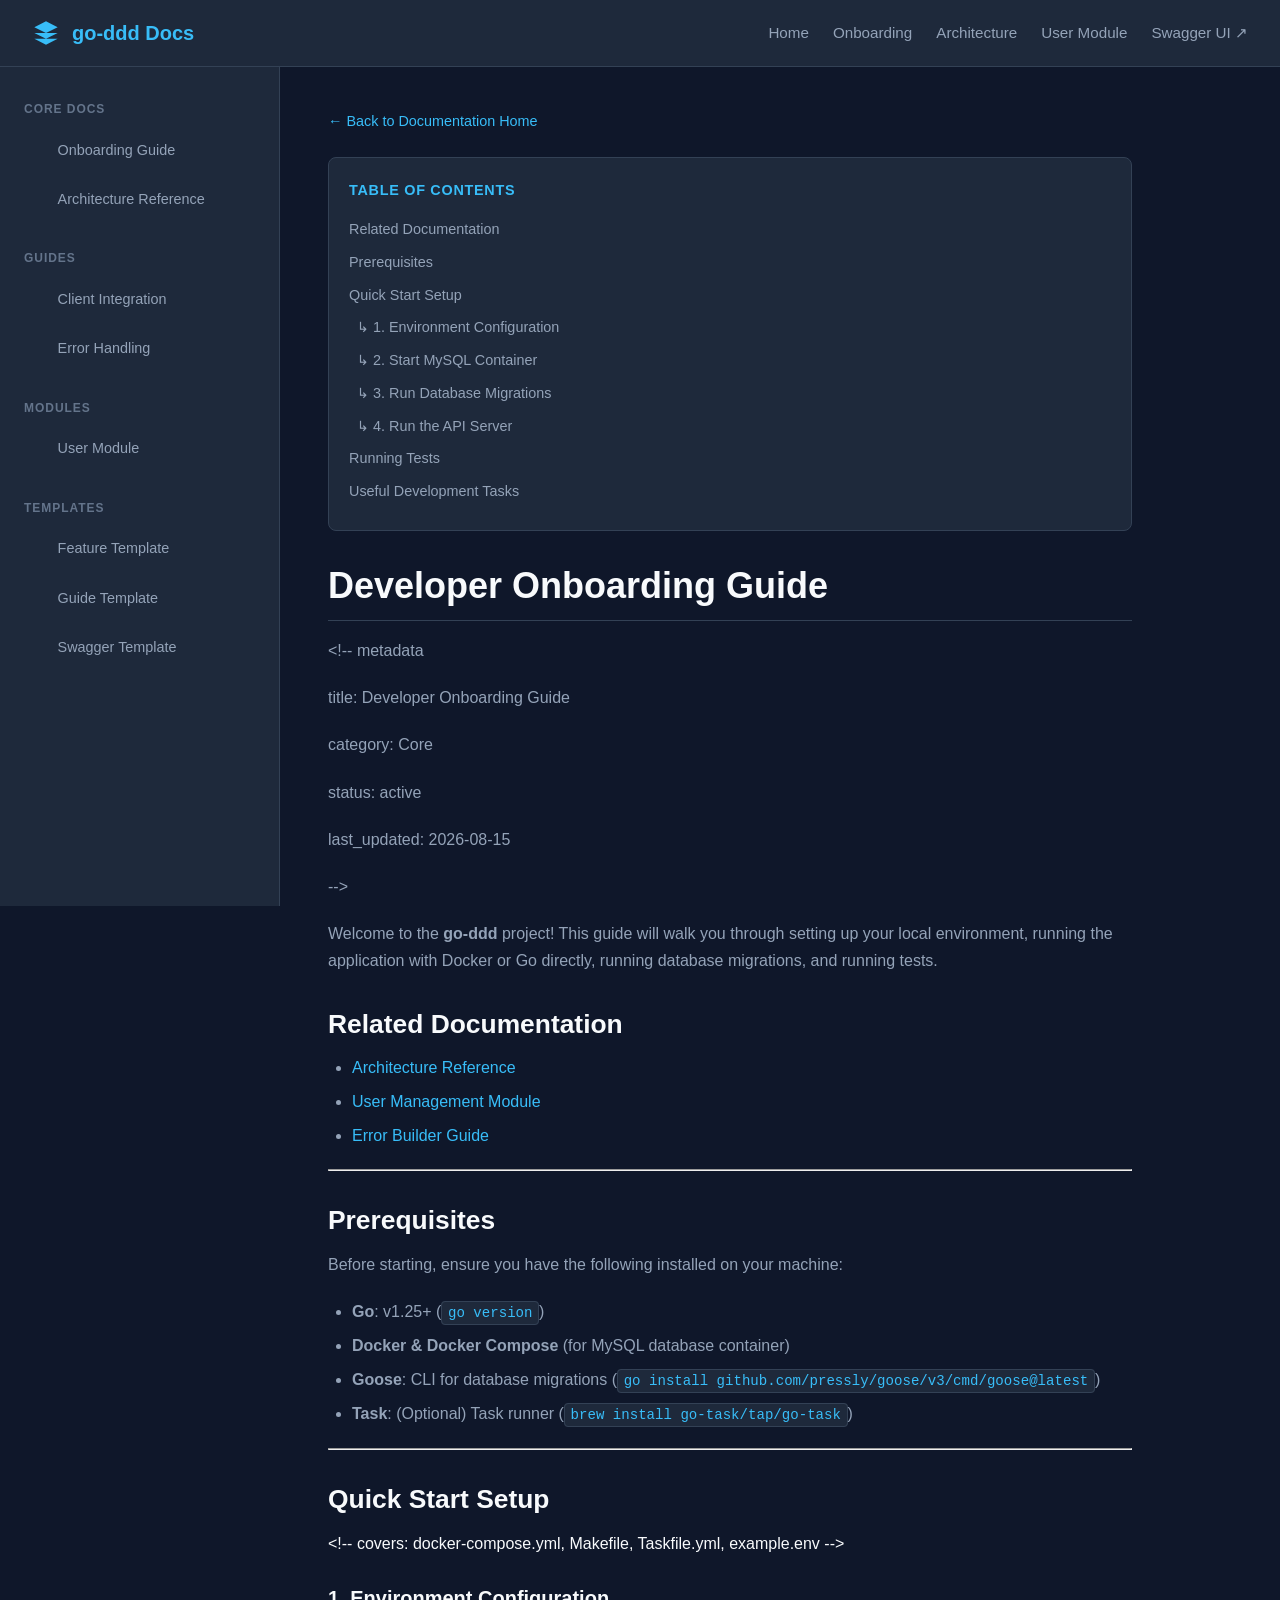
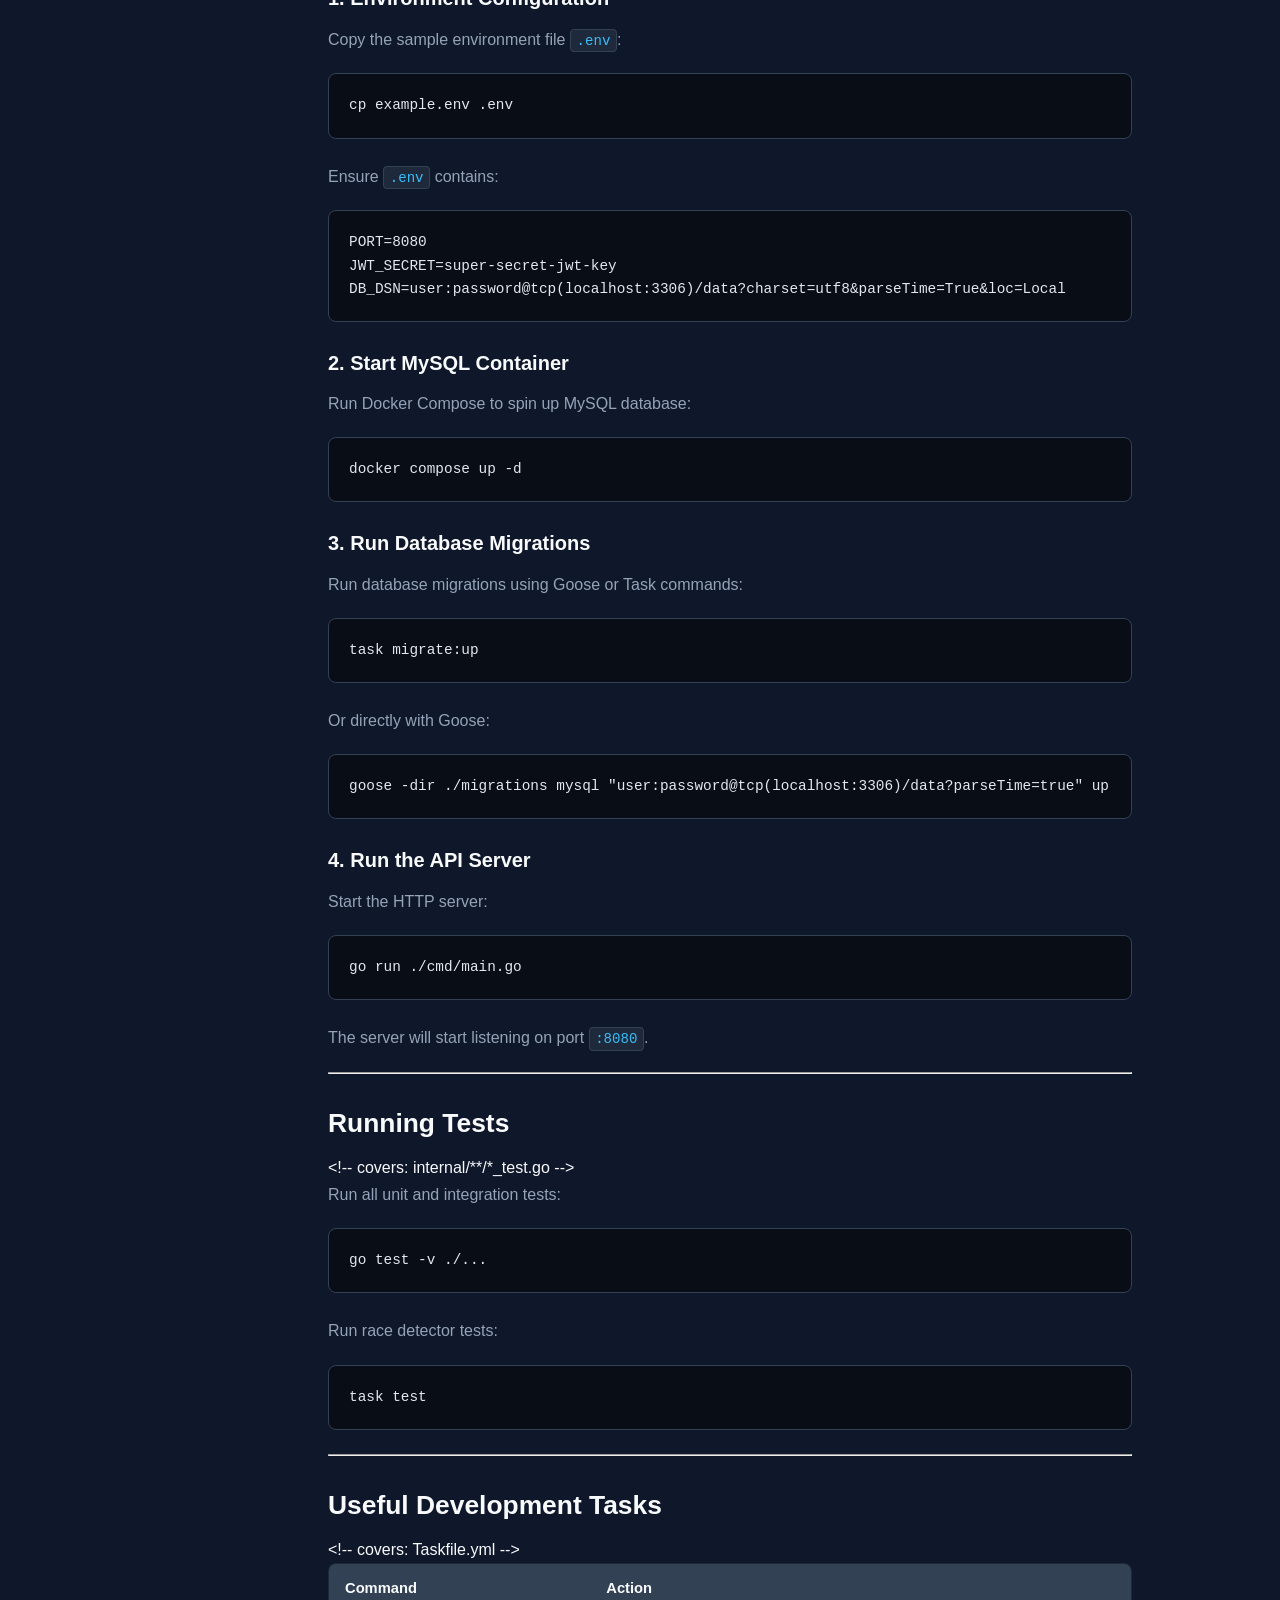
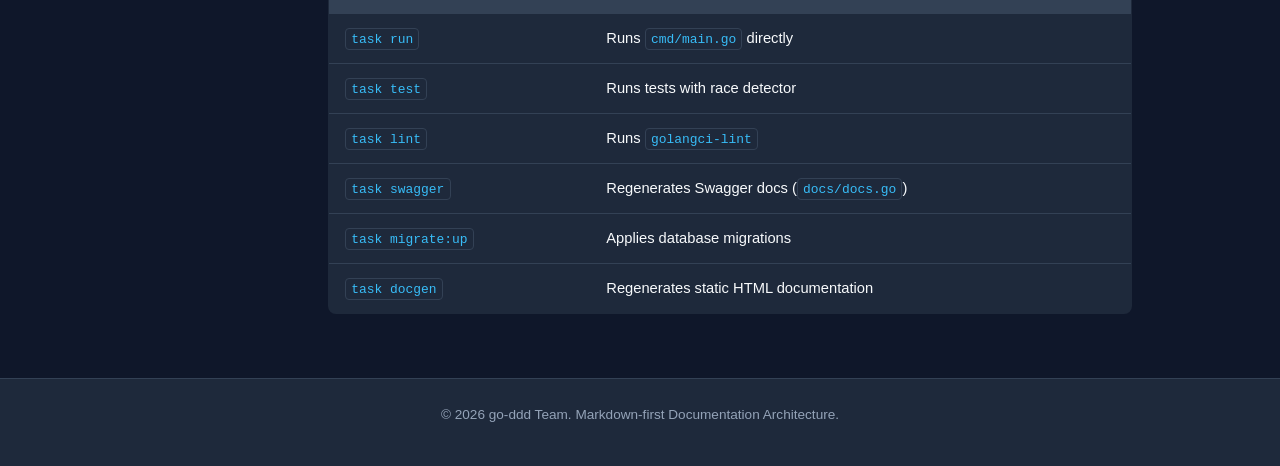
==== docs/html/core/onboarding-guide.html @ 644fa109 "Some improvement, but not finished" ====
<!DOCTYPE html>
<html lang="en">
<head>
  <meta charset="UTF-8">
  <meta name="viewport" content="width=device-width, initial-scale=1.0">
  <title>Developer Onboarding Guide - Go DDD Docs</title>
  <link rel="stylesheet" href="/docs/assets/docs.css">
</head>
<body>
  <header class="docs-header">
    <a href="/docs" class="docs-brand">
      <svg viewBox="0 0 24 24"><path d="M12 2L2 7l10 5 10-5-10-5zM2 17l10 5 10-5M2 12l10 5 10-5"/></svg>
      <span>go-ddd Docs</span>
    </a>
    <nav class="docs-nav">
      <a href="/docs" >Home</a>
      <a href="/docs?page=onboarding">Onboarding</a>
      <a href="/docs?page=architecture">Architecture</a>
      <a href="/docs?page=user-module">User Module</a>
      <a href="/swagger/" target="_blank">Swagger UI ↗</a>
    </nav>
  </header>

  <div class="docs-container">
    <aside class="docs-sidebar">
      <h4>Core Docs</h4>
      <ul>
        <li><a href="/docs?page=onboarding">Onboarding Guide</a></li>
        <li><a href="/docs?page=architecture">Architecture Reference</a></li>
      </ul>
      <h4>Guides</h4>
      <ul>
        <li><a href="/docs?page=external-client-integration">Client Integration</a></li>
        <li><a href="/docs?page=error-builder">Error Handling</a></li>
      </ul>
      <h4>Modules</h4>
      <ul>
        <li><a href="/docs?page=user-module">User Module</a></li>
      </ul>
      <h4>Templates</h4>
      <ul>
        <li><a href="/docs?page=feature-template">Feature Template</a></li>
        <li><a href="/docs?page=guide-template">Guide Template</a></li>
        <li><a href="/docs?page=swagger-description-template">Swagger Template</a></li>
      </ul>
    </aside>

    <main class="docs-main">
      <a class="back-link" href="/docs">← Back to Documentation Home</a>

      <div class="toc-box">
  <div class="toc-title">Table of Contents</div>
  <ul class="toc-list">
    <li><a href="#related-documentation">Related Documentation</a></li>
    <li><a href="#prerequisites">Prerequisites</a></li>
    <li><a href="#quick-start-setup">Quick Start Setup</a></li>
    <li><a href="#1-environment-configuration">&nbsp;&nbsp;↳ 1. Environment Configuration</a></li>
    <li><a href="#2-start-mysql-container">&nbsp;&nbsp;↳ 2. Start MySQL Container</a></li>
    <li><a href="#3-run-database-migrations">&nbsp;&nbsp;↳ 3. Run Database Migrations</a></li>
    <li><a href="#4-run-the-api-server">&nbsp;&nbsp;↳ 4. Run the API Server</a></li>
    <li><a href="#running-tests">Running Tests</a></li>
    <li><a href="#useful-development-tasks">Useful Development Tasks</a></li>
  </ul>
</div>

      <h1>Developer Onboarding Guide</h1>
<p>&lt;!-- metadata</p>
<p>title: Developer Onboarding Guide</p>
<p>category: Core</p>
<p>status: active</p>
<p>last_updated: 2026-08-15</p>
<p>--&gt;</p>
<p>Welcome to the <strong>go-ddd</strong> project! This guide will walk you through setting up your local environment, running the application with Docker or Go directly, running database migrations, and running tests.</p>
<h2 id="related-documentation">Related Documentation</h2>
<ul>
  <li><a href="/docs?page=architecture">Architecture Reference</a></li>
  <li><a href="/docs?page=user-module">User Management Module</a></li>
  <li><a href="/docs?page=error-builder">Error Builder Guide</a></li>
</ul>
<hr>
<h2 id="prerequisites">Prerequisites</h2>
<p>Before starting, ensure you have the following installed on your machine:</p>
<ul>
  <li><strong>Go</strong>: v1.25+ (<code>go version</code>)</li>
  <li><strong>Docker &amp; Docker Compose</strong> (for MySQL database container)</li>
  <li><strong>Goose</strong>: CLI for database migrations (<code>go install github.com/pressly/goose/v3/cmd/goose@latest</code>)</li>
  <li><strong>Task</strong>: (Optional) Task runner (<code>brew install go-task/tap/go-task</code>)</li>
</ul>
<hr>
<h2 id="quick-start-setup">Quick Start Setup</h2>
<div class="doc-comment">&lt;!-- covers: docker-compose.yml, Makefile, Taskfile.yml, example.env --&gt;</div>
<h3 id="1-environment-configuration">1. Environment Configuration</h3>
<p>Copy the sample environment file <code>.env</code>:</p>
<pre><code class="language-bash">cp example.env .env
</code></pre>
<p>Ensure <code>.env</code> contains:</p>
<pre><code class="language-env">PORT=8080
JWT_SECRET=super-secret-jwt-key
DB_DSN=user:password@tcp(localhost:3306)/data?charset=utf8&amp;parseTime=True&amp;loc=Local
</code></pre>
<h3 id="2-start-mysql-container">2. Start MySQL Container</h3>
<p>Run Docker Compose to spin up MySQL database:</p>
<pre><code class="language-bash">docker compose up -d
</code></pre>
<h3 id="3-run-database-migrations">3. Run Database Migrations</h3>
<p>Run database migrations using Goose or Task commands:</p>
<pre><code class="language-bash">task migrate:up
</code></pre>
<p>Or directly with Goose:</p>
<pre><code class="language-bash">goose -dir ./migrations mysql &#34;user:password@tcp(localhost:3306)/data?parseTime=true&#34; up
</code></pre>
<h3 id="4-run-the-api-server">4. Run the API Server</h3>
<p>Start the HTTP server:</p>
<pre><code class="language-bash">go run ./cmd/main.go
</code></pre>
<p>The server will start listening on port <code>:8080</code>.</p>
<hr>
<h2 id="running-tests">Running Tests</h2>
<div class="doc-comment">&lt;!-- covers: internal/**/*_test.go --&gt;</div>
<p>Run all unit and integration tests:</p>
<pre><code class="language-bash">go test -v ./...
</code></pre>
<p>Run race detector tests:</p>
<pre><code class="language-bash">task test
</code></pre>
<hr>
<h2 id="useful-development-tasks">Useful Development Tasks</h2>
<div class="doc-comment">&lt;!-- covers: Taskfile.yml --&gt;</div>
<table>
  <thead>
  <tr>
    <th>Command</th>
    <th>Action</th>
  </tr>
  </thead>
  <tbody>
  <tr>
    <td><code>task run</code></td>
    <td>Runs <code>cmd/main.go</code> directly</td>
  </tr>
  <tr>
    <td><code>task test</code></td>
    <td>Runs tests with race detector</td>
  </tr>
  <tr>
    <td><code>task lint</code></td>
    <td>Runs <code>golangci-lint</code></td>
  </tr>
  <tr>
    <td><code>task swagger</code></td>
    <td>Regenerates Swagger docs (<code>docs/docs.go</code>)</td>
  </tr>
  <tr>
    <td><code>task migrate:up</code></td>
    <td>Applies database migrations</td>
  </tr>
  <tr>
    <td><code>task docgen</code></td>
    <td>Regenerates static HTML documentation</td>
  </tr>
  </tbody>
</table>

    </main>
  </div>

  <footer class="docs-footer">
    <p>&copy; 2026 go-ddd Team. Markdown-first Documentation Architecture.</p>
  </footer>
</body>
</html>
---- docs/assets/docs.css ----
/* docs.css - Global Stylesheet for Go-DDD API Documentation */

:root {
  --bg-primary: #0f172a;
  --bg-secondary: #1e293b;
  --bg-card: #1e293b;
  --bg-hover: #334155;
  --text-primary: #f8fafc;
  --text-secondary: #94a3b8;
  --text-muted: #64748b;
  --accent-color: #38bdf8;
  --accent-hover: #0284c7;
  --accent-light: rgba(56, 189, 248, 0.1);
  --border-color: #334155;
  --code-bg: #090d16;
  --code-text: #e2e8f0;
  --success-color: #4ade80;
  --warning-color: #fbbf24;
  --danger-color: #f87171;
  --font-sans: 'Inter', -apple-system, BlinkMacSystemFont, 'Segoe UI', Roboto, Oxygen, Ubuntu, Cantarell, sans-serif;
  --font-mono: 'Fira Code', 'JetBrains Mono', Consolas, Monaco, monospace;
}

* {
  box-sizing: border-box;
  margin: 0;
  padding: 0;
}

body {
  font-family: var(--font-sans);
  background-color: var(--bg-primary);
  color: var(--text-primary);
  line-height: 1.7;
  display: flex;
  flex-direction: column;
  min-height: 100vh;
}

/* Header Navbar */
.docs-header {
  background-color: var(--bg-secondary);
  border-bottom: 1px solid var(--border-color);
  padding: 1rem 2rem;
  display: flex;
  justify-content: space-between;
  align-items: center;
  position: sticky;
  top: 0;
  z-index: 100;
}

.docs-brand {
  display: flex;
  align-items: center;
  gap: 0.75rem;
  font-weight: 700;
  font-size: 1.25rem;
  color: var(--accent-color);
  text-decoration: none;
}

.docs-brand svg {
  width: 28px;
  height: 28px;
  fill: currentColor;
}

.docs-nav {
  display: flex;
  gap: 1.5rem;
  align-items: center;
}

.docs-nav a {
  color: var(--text-secondary);
  text-decoration: none;
  font-weight: 500;
  font-size: 0.95rem;
  transition: color 0.2s ease;
}

.docs-nav a:hover,
.docs-nav a.active {
  color: var(--accent-color);
}

/* Layout */
.docs-container {
  display: flex;
  flex: 1;
  max-width: 1400px;
  width: 100%;
  margin: 0 auto;
}

.docs-sidebar {
  width: 280px;
  background-color: var(--bg-secondary);
  border-right: 1px solid var(--border-color);
  padding: 2rem 1.5rem;
  position: sticky;
  top: 61px;
  height: calc(100vh - 61px);
  overflow-y: auto;
}

.docs-sidebar h4 {
  text-transform: uppercase;
  font-size: 0.75rem;
  letter-spacing: 0.08em;
  color: var(--text-muted);
  margin-bottom: 0.75rem;
  margin-top: 1.5rem;
}

.docs-sidebar h4:first-child {
  margin-top: 0;
}

.docs-sidebar ul {
  list-style: none;
  display: flex;
  flex-direction: column;
  gap: 0.35rem;
}

.docs-sidebar a {
  color: var(--text-secondary);
  text-decoration: none;
  font-size: 0.9rem;
  display: block;
  padding: 0.4rem 0.6rem;
  border-radius: 6px;
  transition: all 0.15s ease;
}

.docs-sidebar a:hover {
  background-color: var(--bg-hover);
  color: var(--text-primary);
}

.docs-sidebar a.active {
  background-color: var(--accent-light);
  color: var(--accent-color);
  font-weight: 600;
}

.docs-main {
  flex: 1;
  padding: 2.5rem 3rem;
  max-width: 900px;
}

/* Navigation Back Link */
.back-link {
  display: inline-flex;
  align-items: center;
  gap: 0.5rem;
  color: var(--accent-color);
  text-decoration: none;
  font-size: 0.9rem;
  font-weight: 500;
  margin-bottom: 1.5rem;
  transition: opacity 0.2s ease;
}

.back-link:hover {
  opacity: 0.8;
  text-decoration: underline;
}

/* Typography & Content */
h1 {
  font-size: 2.25rem;
  font-weight: 800;
  color: var(--text-primary);
  margin-bottom: 1rem;
  line-height: 1.25;
  border-bottom: 1px solid var(--border-color);
  padding-bottom: 0.75rem;
}

h2 {
  font-size: 1.65rem;
  font-weight: 700;
  color: var(--text-primary);
  margin-top: 2rem;
  margin-bottom: 0.85rem;
  line-height: 1.3;
  scroll-margin-top: 80px;
}

h3 {
  font-size: 1.25rem;
  font-weight: 600;
  color: var(--text-primary);
  margin-top: 1.5rem;
  margin-bottom: 0.65rem;
  scroll-margin-top: 80px;
}

p {
  margin-bottom: 1.25rem;
  color: var(--text-secondary);
}

a {
  color: var(--accent-color);
  text-decoration: none;
}

a:hover {
  text-decoration: underline;
}

ul, ol {
  margin-bottom: 1.25rem;
  padding-left: 1.5rem;
  color: var(--text-secondary);
}

li {
  margin-bottom: 0.4rem;
}

/* Table of Contents (TOC) */
.toc-box {
  background-color: var(--bg-secondary);
  border: 1px solid var(--border-color);
  border-radius: 8px;
  padding: 1.25rem;
  margin-bottom: 2rem;
}

.toc-title {
  font-size: 0.9rem;
  font-weight: 700;
  text-transform: uppercase;
  letter-spacing: 0.05em;
  color: var(--accent-color);
  margin-bottom: 0.75rem;
}

.toc-list {
  list-style: none;
  padding-left: 0;
  margin-bottom: 0;
}

.toc-list li {
  margin-bottom: 0.35rem;
}

.toc-list a {
  color: var(--text-secondary);
  font-size: 0.9rem;
  text-decoration: none;
}

.toc-list a:hover {
  color: var(--accent-color);
  text-decoration: underline;
}

/* Code & Pre */
code {
  font-family: var(--font-mono);
  font-size: 0.88em;
  background-color: var(--bg-secondary);
  color: var(--accent-color);
  padding: 0.2em 0.4em;
  border-radius: 4px;
  border: 1px solid var(--border-color);
}

pre {
  background-color: var(--code-bg);
  border: 1px solid var(--border-color);
  border-radius: 8px;
  padding: 1.25rem;
  overflow-x: auto;
  margin-bottom: 1.5rem;
}

pre code {
  background-color: transparent;
  padding: 0;
  border: none;
  color: var(--code-text);
  font-size: 0.9rem;
  line-height: 1.6;
}

/* Blockquotes / Callouts */
blockquote {
  border-left: 4px solid var(--accent-color);
  background-color: var(--accent-light);
  padding: 1rem 1.25rem;
  border-radius: 0 8px 8px 0;
  margin-bottom: 1.5rem;
}

blockquote p {
  margin-bottom: 0;
  color: var(--text-primary);
}

/* Tables */
table {
  width: 100%;
  border-collapse: collapse;
  margin-bottom: 1.5rem;
  font-size: 0.92rem;
  background-color: var(--bg-secondary);
  border-radius: 8px;
  overflow: hidden;
  border: 1px solid var(--border-color);
}

th, td {
  padding: 0.75rem 1rem;
  text-align: left;
  border-bottom: 1px solid var(--border-color);
}

th {
  background-color: var(--bg-hover);
  color: var(--text-primary);
  font-weight: 600;
}

tr:last-child td {
  border-bottom: none;
}

tr:hover td {
  background-color: var(--accent-light);
}

/* Badges & Tags */
.badge {
  display: inline-block;
  padding: 0.2rem 0.5rem;
  border-radius: 4px;
  font-size: 0.75rem;
  font-weight: 600;
  text-transform: uppercase;
  margin-right: 0.4rem;
}

.badge-core { background-color: rgba(56, 189, 248, 0.2); color: #38bdf8; }
.badge-guide { background-color: rgba(74, 222, 128, 0.2); color: #4ade80; }
.badge-module { background-color: rgba(251, 191, 36, 0.2); color: #fbbf24; }
.badge-template { background-color: rgba(168, 85, 247, 0.2); color: #a855f7; }

/* Grid Cards for Index */
.docs-grid {
  display: grid;
  grid-template-columns: repeat(auto-fill, minmax(340px, 1fr));
  gap: 1.5rem;
  margin-top: 1.5rem;
  margin-bottom: 2rem;
}

.doc-card {
  background-color: var(--bg-secondary);
  border: 1px solid var(--border-color);
  border-radius: 10px;
  padding: 1.5rem;
  transition: transform 0.2s ease, border-color 0.2s ease;
  display: flex;
  flex-direction: column;
}

.doc-card:hover {
  transform: translateY(-2px);
  border-color: var(--accent-color);
}

.doc-card h3 {
  margin-top: 0.5rem;
  margin-bottom: 0.5rem;
}

.doc-card p {
  font-size: 0.9rem;
  flex: 1;
}

.doc-card-link {
  color: var(--accent-color);
  font-weight: 600;
  font-size: 0.9rem;
  margin-top: 1rem;
  display: inline-flex;
  align-items: center;
  gap: 0.4rem;
}

/* Footer */
.docs-footer {
  background-color: var(--bg-secondary);
  border-top: 1px solid var(--border-color);
  padding: 1.5rem 2rem;
  text-align: center;
  font-size: 0.85rem;
  color: var(--text-muted);
  margin-top: auto;
}

/* Responsive */
@media (max-width: 868px) {
  .docs-container {
    flex-direction: column;
  }
  
  .docs-sidebar {
    width: 100%;
    height: auto;
    position: static;
    border-right: none;
    border-bottom: 1px solid var(--border-color);
  }
  
  .docs-main {
    padding: 1.5rem;
  }
}
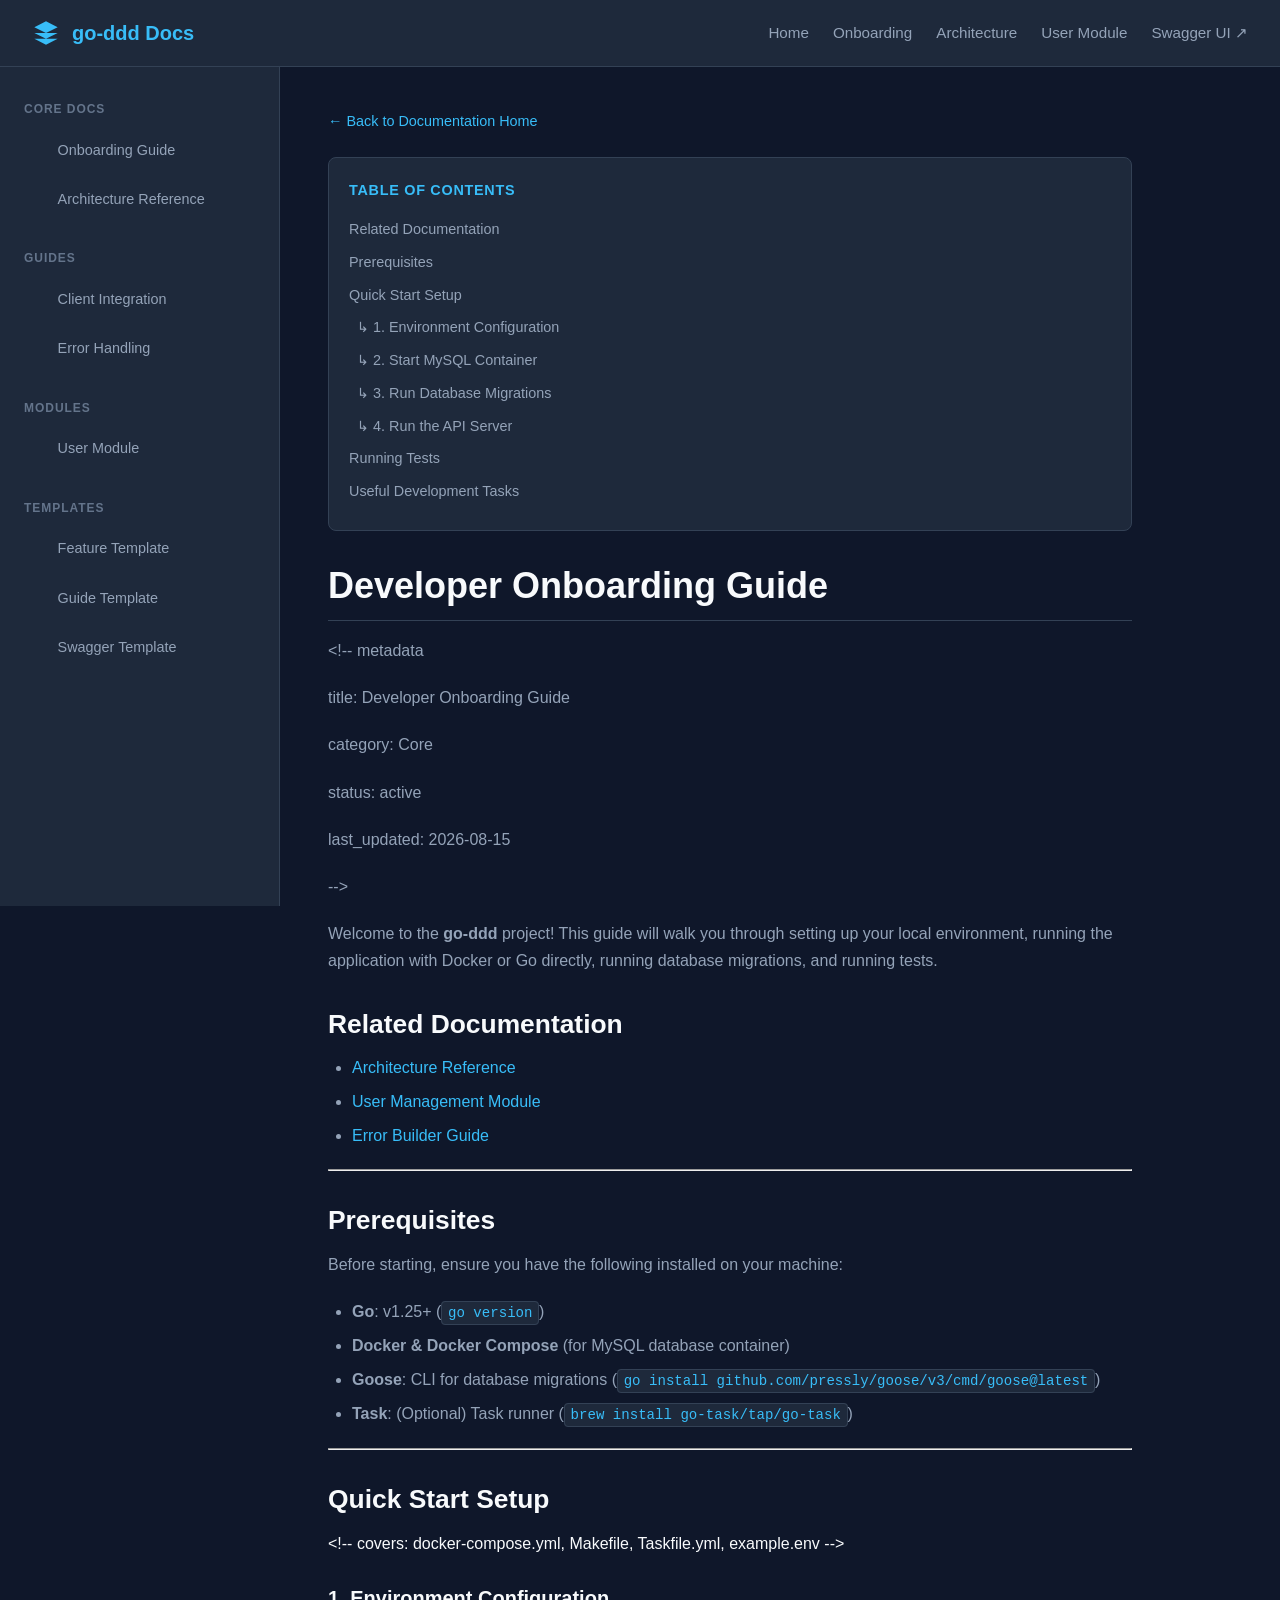
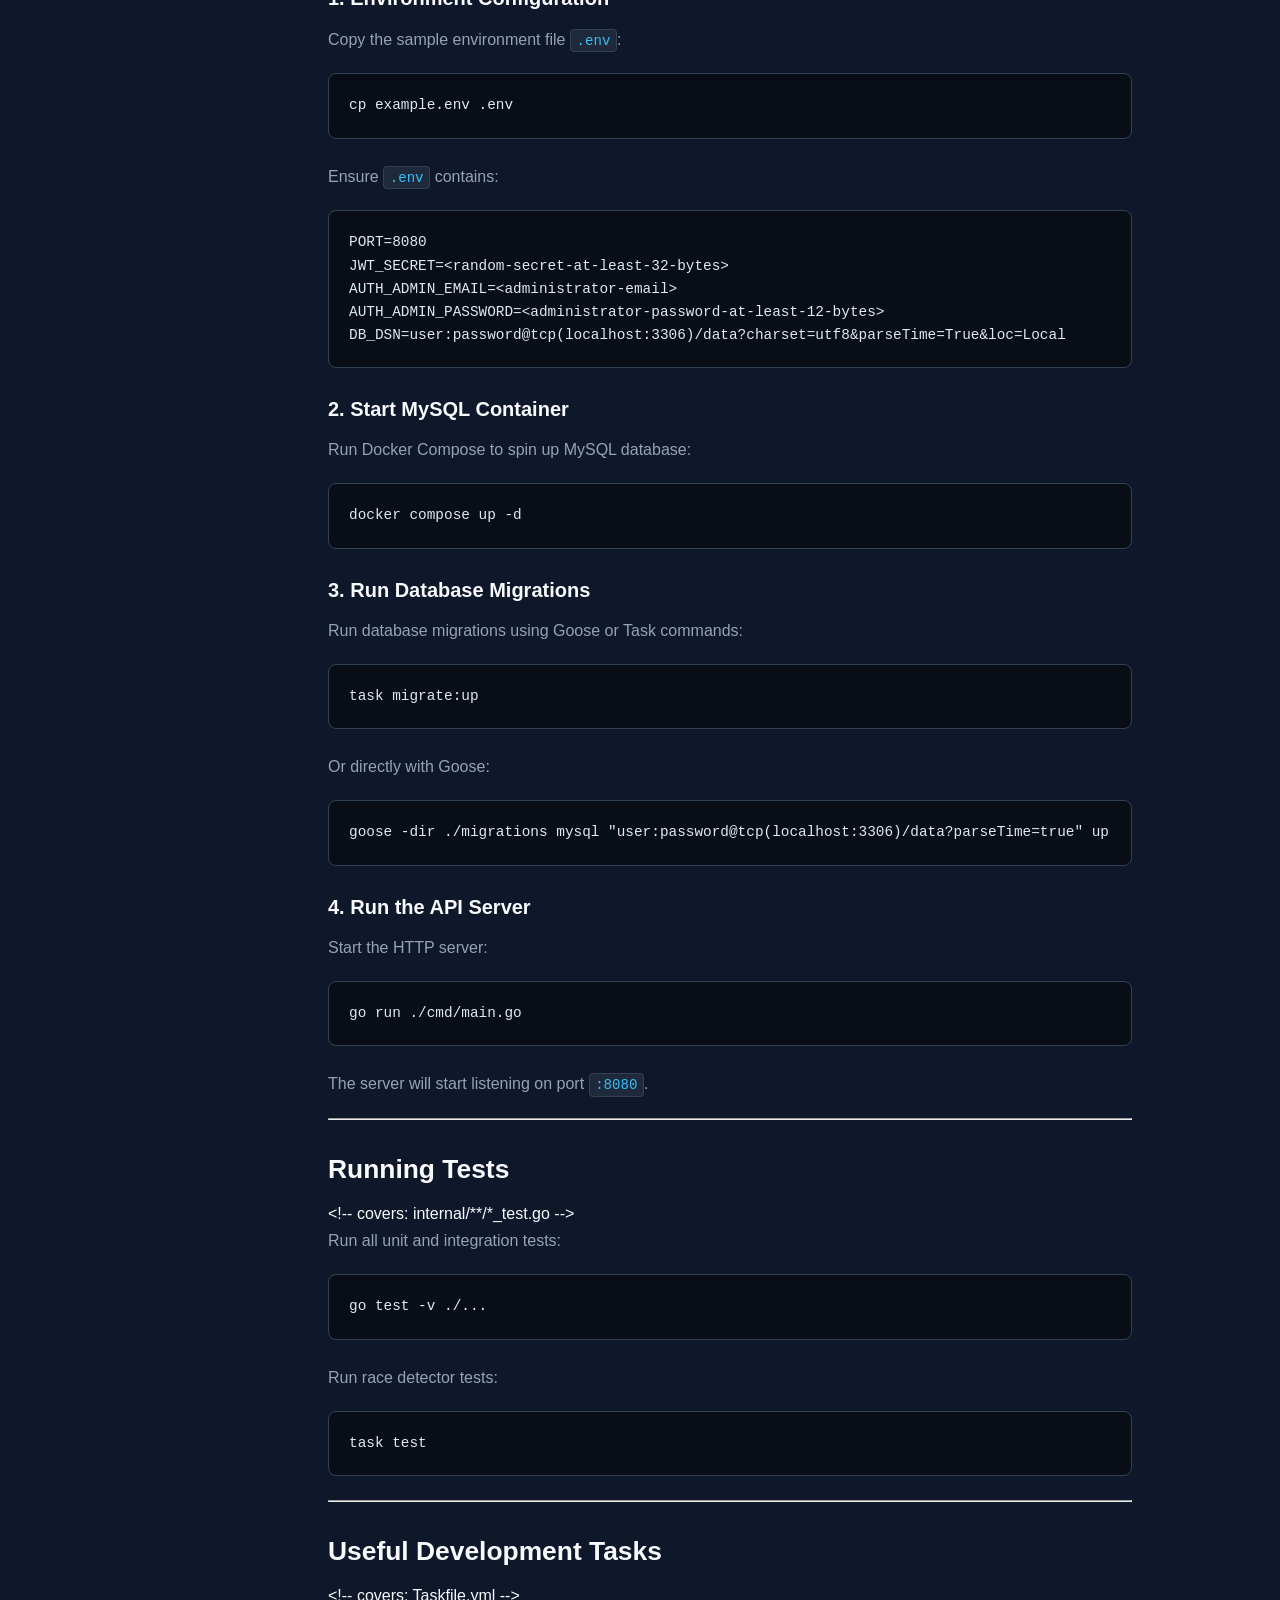
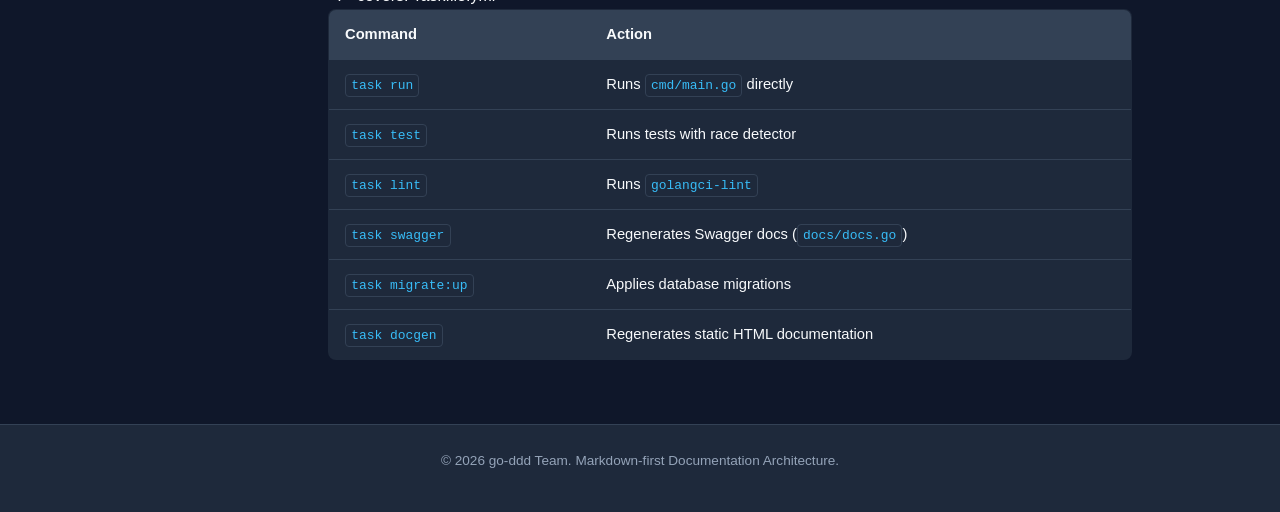
==== commit 2ef92b88: "feat: harden authentication and scope domain administration" ====
--- a/docs/html/core/onboarding-guide.html
+++ b/docs/html/core/onboarding-guide.html
@@ -95,7 +95,9 @@
 </code></pre>
 <p>Ensure <code>.env</code> contains:</p>
 <pre><code class="language-env">PORT=8080
-JWT_SECRET=super-secret-jwt-key
+JWT_SECRET=&lt;random-secret-at-least-32-bytes&gt;
+AUTH_ADMIN_EMAIL=&lt;administrator-email&gt;
+AUTH_ADMIN_PASSWORD=&lt;administrator-password-at-least-12-bytes&gt;
 DB_DSN=user:password@tcp(localhost:3306)/data?charset=utf8&amp;parseTime=True&amp;loc=Local
 </code></pre>
 <h3 id="2-start-mysql-container">2. Start MySQL Container</h3>
